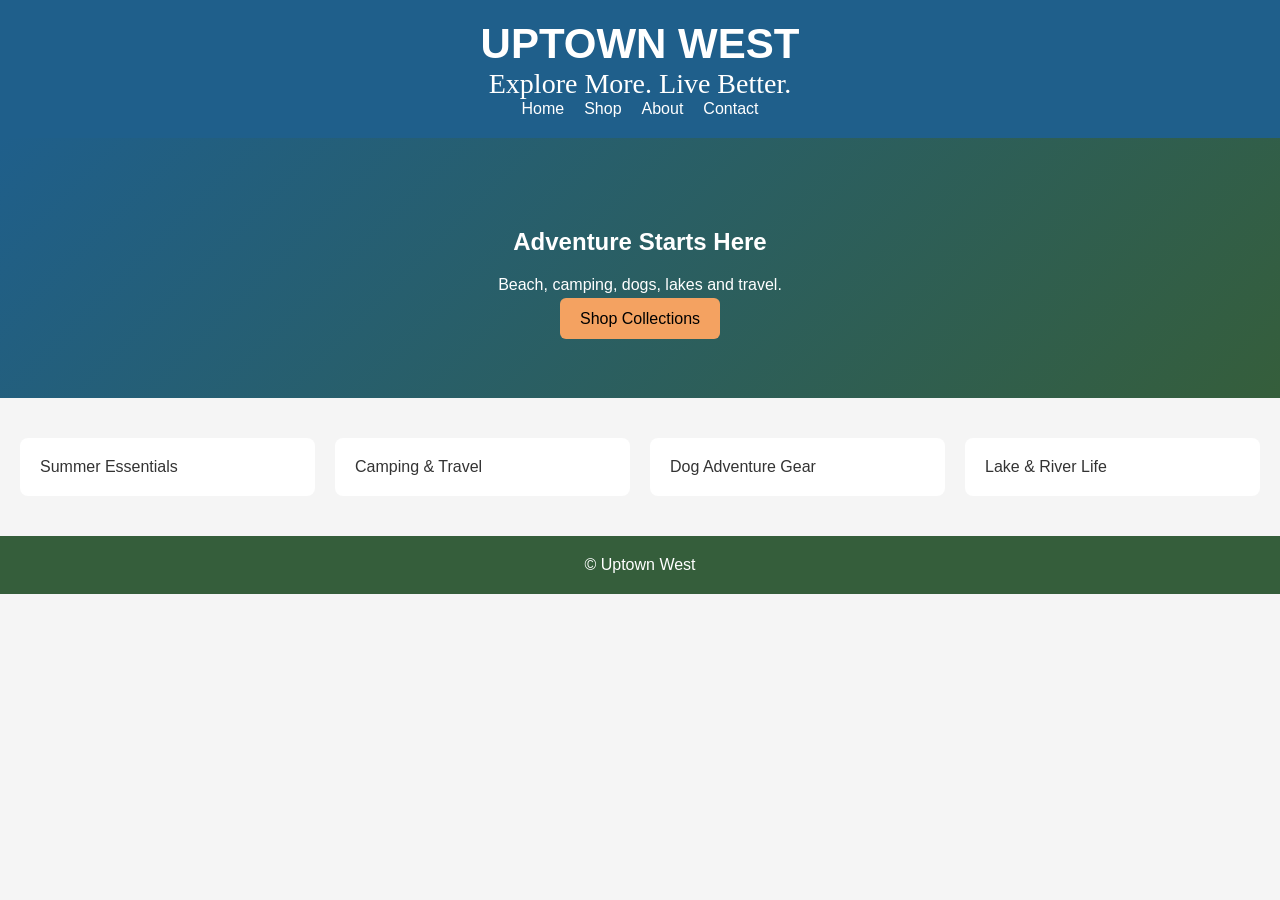
==== index.html @ 5006b90d "Add files via upload" ====
<!doctype html><html><head><title>Uptown West</title><link rel='stylesheet' href='style.css'></head><body><header><div class='logo'>UPTOWN WEST</div><div class='tagline'>Explore More. Live Better.</div><nav><a href='index.html'>Home</a><a href='shop.html'>Shop</a><a href='about.html'>About</a><a href='contact.html'>Contact</a></nav></header><section class='hero'><h1>Adventure Starts Here</h1><p>Beach, camping, dogs, lakes and travel.</p><a class='btn' href='shop.html'>Shop Collections</a></section><section class='section'><div class='grid'><div class='card'>Summer Essentials</div><div class='card'>Camping & Travel</div><div class='card'>Dog Adventure Gear</div><div class='card'>Lake & River Life</div></div></section><footer>© Uptown West</footer></body></html>
---- style.css ----
body{margin:0;font-family:Arial,sans-serif;background:#F5F5F5;color:#333}header{background:#1F5F8B;color:#fff;padding:20px;text-align:center}.logo{font-size:42px;font-weight:bold}.tagline{font-family:cursive;font-size:28px}nav a{color:white;margin:0 10px;text-decoration:none}.hero{padding:70px 20px;background:linear-gradient(135deg,#1F5F8B,#355E3B);color:white;text-align:center}.btn{background:#F4A261;padding:12px 20px;border-radius:6px;text-decoration:none;color:black}.section{padding:40px 20px}.grid{display:grid;grid-template-columns:repeat(auto-fit,minmax(220px,1fr));gap:20px}.card{background:white;padding:20px;border-radius:8px}footer{background:#355E3B;color:white;padding:20px;text-align:center}
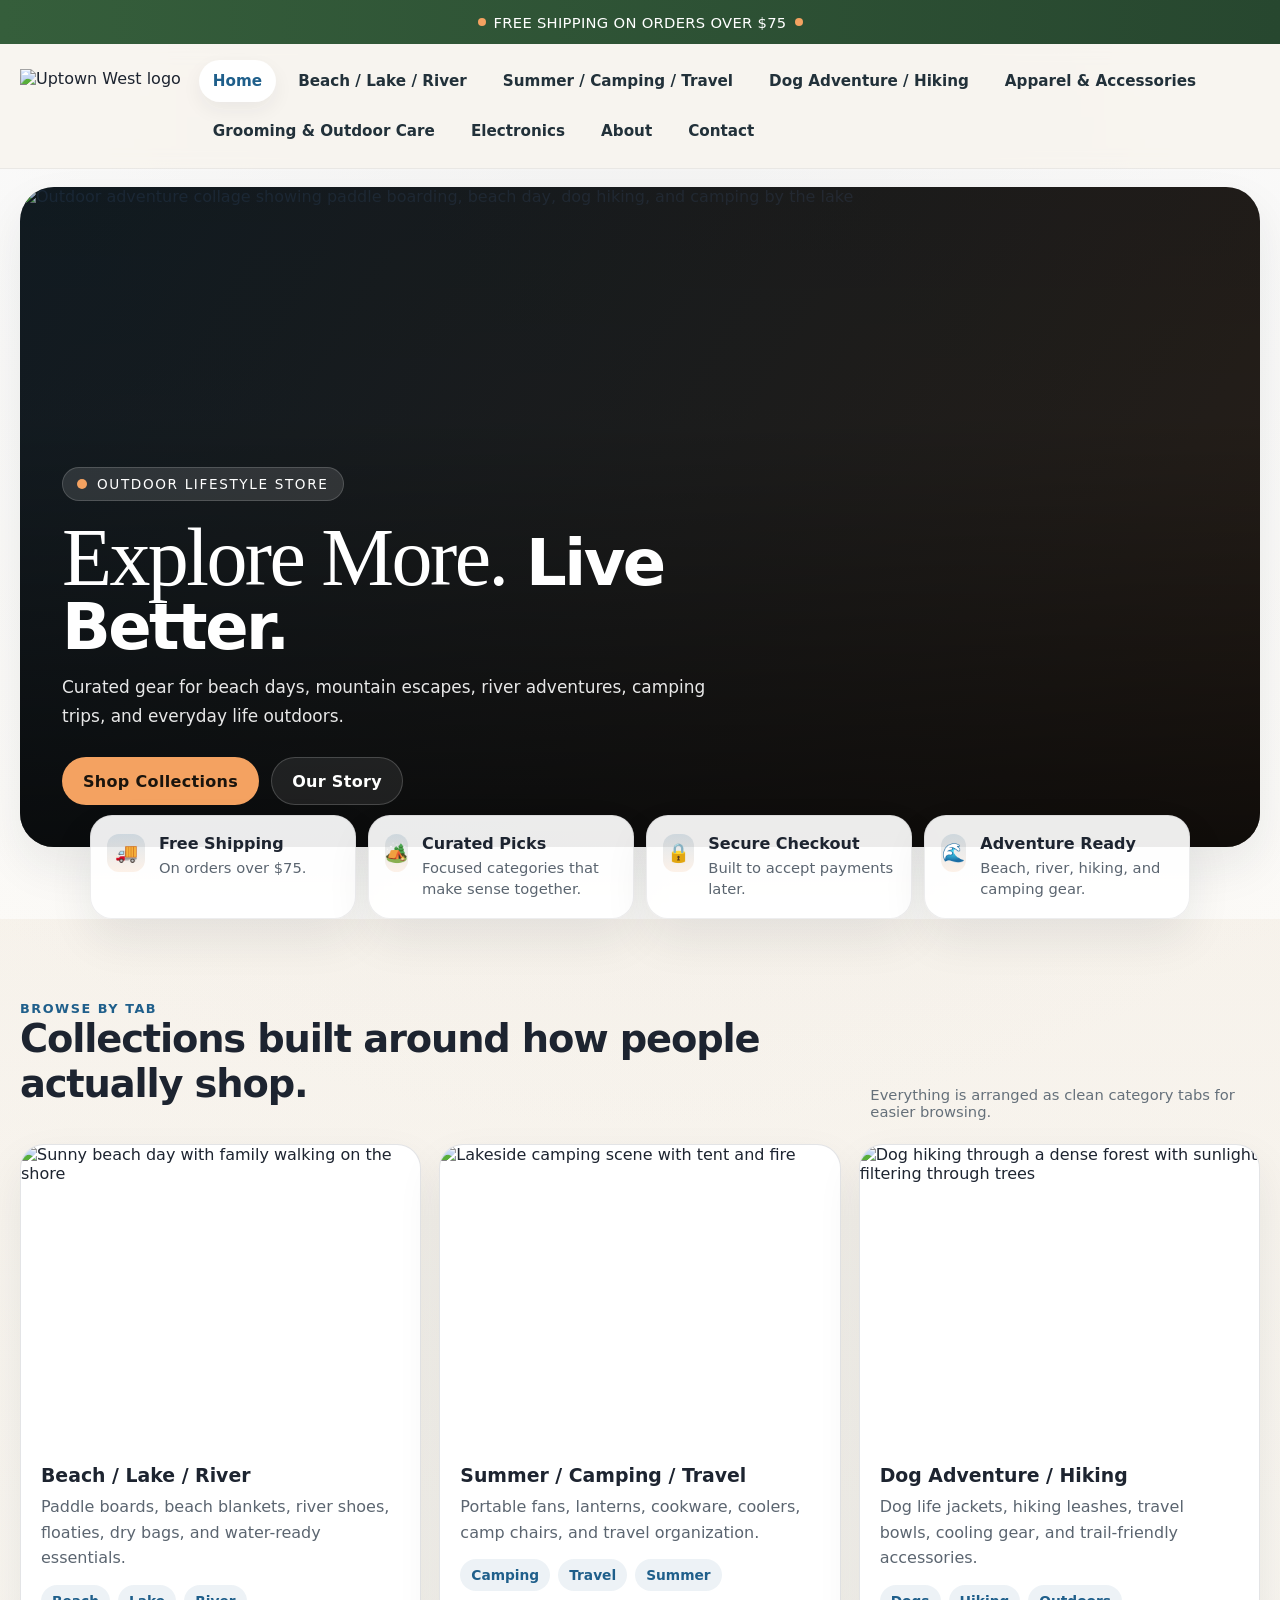
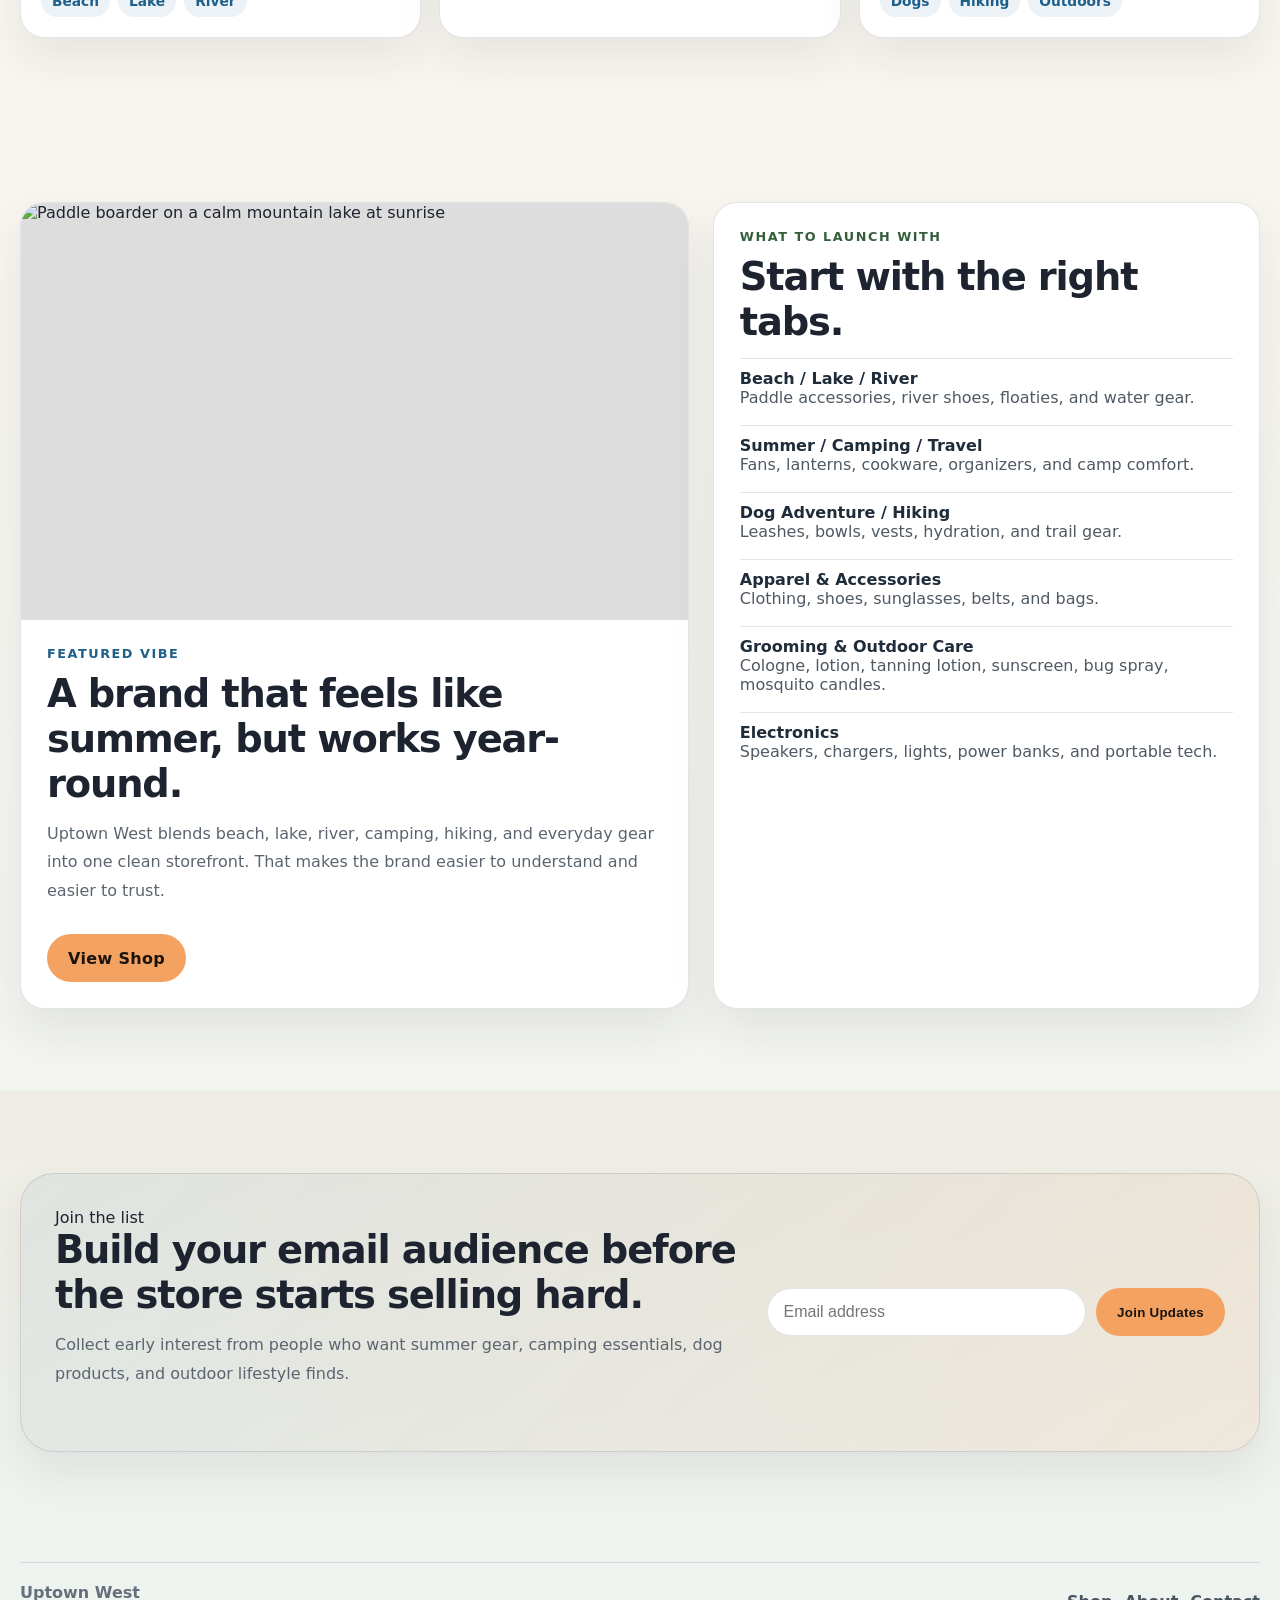
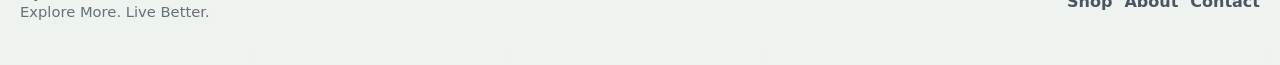
==== commit 36cc22bc: "Add files via upload" ====
--- a/index.html
+++ b/index.html
@@ -1 +1,171 @@
-<!doctype html><html><head><title>Uptown West</title><link rel='stylesheet' href='style.css'></head><body><header><div class='logo'>UPTOWN WEST</div><div class='tagline'>Explore More. Live Better.</div><nav><a href='index.html'>Home</a><a href='shop.html'>Shop</a><a href='about.html'>About</a><a href='contact.html'>Contact</a></nav></header><section class='hero'><h1>Adventure Starts Here</h1><p>Beach, camping, dogs, lakes and travel.</p><a class='btn' href='shop.html'>Shop Collections</a></section><section class='section'><div class='grid'><div class='card'>Summer Essentials</div><div class='card'>Camping & Travel</div><div class='card'>Dog Adventure Gear</div><div class='card'>Lake & River Life</div></div></section><footer>© Uptown West</footer></body></html>+<!doctype html>
+<html lang="en">
+<head>
+  <meta charset="utf-8" />
+  <meta name="viewport" content="width=device-width, initial-scale=1" />
+  <title>Uptown West | Explore More. Live Better.</title>
+  <meta name="description" content="Uptown West — curated gear for beach days, camping trips, dog adventures, river life, apparel, grooming essentials, and electronics." />
+  <link rel="stylesheet" href="style.css" />
+  <script defer src="script.js"></script>
+</head>
+<body>
+  <div class="announce"><div class="wrap"><span class="dot"></span> FREE SHIPPING ON ORDERS OVER $75 <span class="dot"></span></div></div>
+
+  <header>
+    <div class="wrap navbar">
+      <a class="brand" href="index.html" aria-label="Uptown West home">
+        <img src="assets/logo.png" alt="Uptown West logo" />
+      </a>
+      <button class="nav-toggle" data-nav-toggle aria-label="Toggle navigation"><span></span></button>
+      <nav aria-label="Primary navigation">
+        <a class="active" href="index.html">Home</a>
+        <a href="shop.html#beach">Beach / Lake / River</a>
+        <a href="shop.html#camp">Summer / Camping / Travel</a>
+        <a href="shop.html#dog">Dog Adventure / Hiking</a>
+        <a href="shop.html#apparel">Apparel & Accessories</a>
+        <a href="shop.html#grooming">Grooming & Outdoor Care</a>
+        <a href="shop.html#electronics">Electronics</a>
+        <a href="about.html">About</a>
+        <a href="contact.html">Contact</a>
+      </nav>
+    </div>
+  </header>
+
+  <main>
+    <section class="hero">
+      <div class="wrap">
+        <div class="hero-card">
+          <img src="assets/hero-collage.png" alt="Outdoor adventure collage showing paddle boarding, beach day, dog hiking, and camping by the lake" />
+          <div class="hero-content">
+            <div class="hero-copy">
+              <div class="kicker">Outdoor lifestyle store</div>
+              <h1><span class="script">Explore More.</span> Live Better.</h1>
+              <p>Curated gear for beach days, mountain escapes, river adventures, camping trips, and everyday life outdoors.</p>
+              <div class="actions">
+                <a class="btn primary" href="shop.html">Shop Collections</a>
+                <a class="btn secondary" href="about.html">Our Story</a>
+              </div>
+            </div>
+          </div>
+        </div>
+      </div>
+      <div class="hero-banner">
+        <div class="badge-row">
+          <div class="badge"><div class="icon">🚚</div><div><strong>Free Shipping</strong><span>On orders over $75.</span></div></div>
+          <div class="badge"><div class="icon">🏕️</div><div><strong>Curated Picks</strong><span>Focused categories that make sense together.</span></div></div>
+          <div class="badge"><div class="icon">🔒</div><div><strong>Secure Checkout</strong><span>Built to accept payments later.</span></div></div>
+          <div class="badge"><div class="icon">🌊</div><div><strong>Adventure Ready</strong><span>Beach, river, hiking, and camping gear.</span></div></div>
+        </div>
+      </div>
+    </section>
+
+    <section class="section section-slab">
+      <div class="wrap">
+        <div class="section-head">
+          <div>
+            <div class="mini">Browse by tab</div>
+            <h2>Collections built around how people actually shop.</h2>
+          </div>
+          <div class="small">Everything is arranged as clean category tabs for easier browsing.</div>
+        </div>
+
+        <div class="feature-grid">
+          <article class="feature">
+            <div class="photo"><img src="assets/beach.png" alt="Sunny beach day with family walking on the shore" /></div>
+            <div class="body">
+              <h3>Beach / Lake / River</h3>
+              <p>Paddle boards, beach blankets, river shoes, floaties, dry bags, and water-ready essentials.</p>
+              <div class="pills">
+                <span class="pill">Beach</span><span class="pill">Lake</span><span class="pill">River</span>
+              </div>
+            </div>
+          </article>
+
+          <article class="feature">
+            <div class="photo"><img src="assets/camping.png" alt="Lakeside camping scene with tent and fire" /></div>
+            <div class="body">
+              <h3>Summer / Camping / Travel</h3>
+              <p>Portable fans, lanterns, cookware, coolers, camp chairs, and travel organization.</p>
+              <div class="pills">
+                <span class="pill">Camping</span><span class="pill">Travel</span><span class="pill">Summer</span>
+              </div>
+            </div>
+          </article>
+
+          <article class="feature">
+            <div class="photo"><img src="assets/hiking-dog.png" alt="Dog hiking through a dense forest with sunlight filtering through trees" /></div>
+            <div class="body">
+              <h3>Dog Adventure / Hiking</h3>
+              <p>Dog life jackets, hiking leashes, travel bowls, cooling gear, and trail-friendly accessories.</p>
+              <div class="pills">
+                <span class="pill">Dogs</span><span class="pill">Hiking</span><span class="pill">Outdoors</span>
+              </div>
+            </div>
+          </article>
+        </div>
+      </div>
+    </section>
+
+    <section class="section">
+      <div class="wrap divided">
+        <div class="panel">
+          <div class="panel-image">
+            <img src="assets/paddleboard.png" alt="Paddle boarder on a calm mountain lake at sunrise" />
+          </div>
+          <div class="panel-body">
+            <div class="mini" style="color: var(--navy); font-weight: 800; text-transform: uppercase; letter-spacing: .12em; font-size: .8rem;">Featured vibe</div>
+            <h2 style="margin-top:10px">A brand that feels like summer, but works year-round.</h2>
+            <p class="lead">Uptown West blends beach, lake, river, camping, hiking, and everyday gear into one clean storefront. That makes the brand easier to understand and easier to trust.</p>
+            <a class="btn primary" href="shop.html">View Shop</a>
+          </div>
+        </div>
+
+        <div class="panel">
+          <div class="panel-body">
+            <div class="mini" style="color: var(--green); font-weight: 800; text-transform: uppercase; letter-spacing: .12em; font-size: .8rem;">What to launch with</div>
+            <h2 style="margin-top:10px">Start with the right tabs.</h2>
+            <ul>
+              <li><strong>Beach / Lake / River</strong><br/>Paddle accessories, river shoes, floaties, and water gear.</li>
+              <li><strong>Summer / Camping / Travel</strong><br/>Fans, lanterns, cookware, organizers, and camp comfort.</li>
+              <li><strong>Dog Adventure / Hiking</strong><br/>Leashes, bowls, vests, hydration, and trail gear.</li>
+              <li><strong>Apparel & Accessories</strong><br/>Clothing, shoes, sunglasses, belts, and bags.</li>
+              <li><strong>Grooming & Outdoor Care</strong><br/>Cologne, lotion, tanning lotion, sunscreen, bug spray, mosquito candles.</li>
+              <li><strong>Electronics</strong><br/>Speakers, chargers, lights, power banks, and portable tech.</li>
+            </ul>
+          </div>
+        </div>
+      </div>
+    </section>
+
+    <section class="section section-slab">
+      <div class="wrap">
+        <div class="newsletter">
+          <div>
+            <div class="mini">Join the list</div>
+            <h2>Build your email audience before the store starts selling hard.</h2>
+            <p class="lead">Collect early interest from people who want summer gear, camping essentials, dog products, and outdoor lifestyle finds.</p>
+          </div>
+          <form>
+            <input type="email" placeholder="Email address" aria-label="Email address" />
+            <button class="btn primary" type="button">Join Updates</button>
+          </form>
+        </div>
+      </div>
+    </section>
+  </main>
+
+  <footer>
+    <div class="wrap footer-grid">
+      <div>
+        <strong>Uptown West</strong><br/>
+        <span class="small">Explore More. Live Better.</span>
+      </div>
+      <div class="footer-links">
+        <a href="shop.html">Shop</a>
+        <a href="about.html">About</a>
+        <a href="contact.html">Contact</a>
+      </div>
+    </div>
+  </footer>
+</body>
+</html>
--- a/style.css
+++ b/style.css
@@ -1 +1,561 @@
-body{margin:0;font-family:Arial,sans-serif;background:#F5F5F5;color:#333}header{background:#1F5F8B;color:#fff;padding:20px;text-align:center}.logo{font-size:42px;font-weight:bold}.tagline{font-family:cursive;font-size:28px}nav a{color:white;margin:0 10px;text-decoration:none}.hero{padding:70px 20px;background:linear-gradient(135deg,#1F5F8B,#355E3B);color:white;text-align:center}.btn{background:#F4A261;padding:12px 20px;border-radius:6px;text-decoration:none;color:black}.section{padding:40px 20px}.grid{display:grid;grid-template-columns:repeat(auto-fit,minmax(220px,1fr));gap:20px}.card{background:white;padding:20px;border-radius:8px}footer{background:#355E3B;color:white;padding:20px;text-align:center}+
+:root{
+  --navy:#1F5F8B;
+  --tan:#D8C3A5;
+  --green:#355E3B;
+  --grey:#D9D9D9;
+  --orange:#F4A261;
+  --ink:#1d2430;
+  --cream:#F7F4EE;
+  --card:#ffffff;
+  --line:rgba(29,36,48,.12);
+  --shadow:0 20px 45px rgba(29,36,48,.08);
+  --radius:24px;
+}
+*{box-sizing:border-box}
+html{scroll-behavior:smooth}
+body{
+  margin:0;
+  font-family: Inter, system-ui, -apple-system, BlinkMacSystemFont, "Segoe UI", Arial, sans-serif;
+  color:var(--ink);
+  background:
+    radial-gradient(circle at top, rgba(217,217,217,.32), transparent 34%),
+    linear-gradient(180deg, #fff, #f8f5ef 55%, #eef3ef);
+}
+a{color:inherit;text-decoration:none}
+img{max-width:100%;display:block}
+
+.wrap{width:min(1240px, calc(100% - 32px)); margin:0 auto}
+.announce{
+  background:linear-gradient(90deg, var(--green), #27472f);
+  color:#fff;
+  font-size:.92rem;
+  letter-spacing:.02em;
+}
+.announce .wrap{
+  min-height:44px;
+  display:flex;
+  align-items:center;
+  justify-content:center;
+  gap:.5rem;
+  padding:8px 0;
+  text-align:center;
+}
+.announce .dot{
+  width:8px;height:8px;border-radius:999px;background:var(--orange);
+  display:inline-block;
+}
+
+header{
+  position:sticky;
+  top:0;
+  z-index:30;
+  backdrop-filter:saturate(120%) blur(8px);
+  background:rgba(247,244,238,.88);
+  border-bottom:1px solid rgba(29,36,48,.06);
+}
+.navbar{
+  display:flex;
+  align-items:center;
+  gap:18px;
+  padding:16px 0;
+}
+.brand{
+  display:flex;
+  align-items:center;
+  gap:14px;
+  min-width:max-content;
+}
+.brand img{
+  height:74px;
+  width:auto;
+}
+.brand .wordmark{
+  display:none;
+}
+.nav-toggle{
+  display:none;
+  margin-left:auto;
+  border:1px solid var(--line);
+  background:#fff;
+  border-radius:12px;
+  height:44px;
+  width:44px;
+  align-items:center;
+  justify-content:center;
+  box-shadow:var(--shadow);
+  cursor:pointer;
+}
+.nav-toggle span{
+  display:block;width:18px;height:2px;background:var(--ink);position:relative;
+}
+.nav-toggle span::before,.nav-toggle span::after{
+  content:""; position:absolute; left:0; width:18px; height:2px; background:var(--ink);
+}
+.nav-toggle span::before{top:-6px}
+.nav-toggle span::after{top:6px}
+
+nav{
+  margin-left:auto;
+  display:flex;
+  align-items:center;
+  gap:8px;
+  flex-wrap:wrap;
+}
+nav a{
+  padding:12px 14px;
+  border-radius:999px;
+  font-weight:600;
+  font-size:.95rem;
+  color:#22313a;
+}
+nav a:hover, nav a.active{
+  background:#fff;
+  box-shadow:0 8px 20px rgba(29,36,48,.06);
+  color:var(--navy);
+}
+
+.hero{
+  padding:18px 0 0;
+}
+.hero-card{
+  position:relative;
+  border-radius:34px;
+  overflow:hidden;
+  min-height:660px;
+  box-shadow:var(--shadow);
+  background:#111;
+}
+.hero-card::before{
+  content:"";
+  position:absolute; inset:0;
+  background:
+    linear-gradient(180deg, rgba(0,0,0,.18) 0%, rgba(0,0,0,.15) 35%, rgba(0,0,0,.64) 100%),
+    linear-gradient(120deg, rgba(31,95,139,.18), rgba(244,162,97,.12));
+  z-index:1;
+}
+.hero-card img{
+  width:100%; height:100%;
+  object-fit:cover;
+  position:absolute;
+  inset:0;
+}
+.hero-content{
+  position:relative;
+  z-index:2;
+  min-height:660px;
+  display:flex;
+  align-items:flex-end;
+  padding:42px;
+}
+.hero-copy{
+  width:min(760px, 100%);
+  color:#fff;
+}
+.kicker{
+  display:inline-flex;
+  align-items:center;
+  gap:10px;
+  padding:8px 14px;
+  background:rgba(255,255,255,.12);
+  border:1px solid rgba(255,255,255,.16);
+  border-radius:999px;
+  font-size:.85rem;
+  letter-spacing:.12em;
+  text-transform:uppercase;
+  margin-bottom:18px;
+}
+.kicker::before{
+  content:"";
+  width:10px;height:10px;border-radius:999px;background:var(--orange);
+}
+.hero h1{
+  margin:0 0 16px;
+  font-size:clamp(2.75rem, 5vw, 5.7rem);
+  line-height:.95;
+  letter-spacing:-.04em;
+}
+.script{
+  font-family:"Brush Script MT","Segoe Script","Snell Roundhand",cursive;
+  font-weight:400;
+  font-size:1.28em;
+}
+.hero p{
+  margin:0 0 26px;
+  max-width:60ch;
+  font-size:1.06rem;
+  line-height:1.7;
+  color:rgba(255,255,255,.9);
+}
+.actions{
+  display:flex;
+  gap:12px;
+  flex-wrap:wrap;
+}
+.btn{
+  display:inline-flex;
+  align-items:center;
+  justify-content:center;
+  gap:10px;
+  min-height:48px;
+  padding:0 20px;
+  border-radius:999px;
+  font-weight:700;
+  letter-spacing:.02em;
+  border:1px solid transparent;
+}
+.btn.primary{
+  background:var(--orange);
+  color:#1a140d;
+}
+.btn.secondary{
+  background:rgba(255,255,255,.08);
+  color:#fff;
+  border-color:rgba(255,255,255,.18);
+}
+.btn:hover{transform:translateY(-1px)}
+.hero-banner{
+  margin-top:-32px;
+  position:relative;
+  z-index:3;
+  display:flex;
+  justify-content:center;
+}
+.badge-row{
+  width:min(1100px, calc(100% - 24px));
+  display:grid;
+  grid-template-columns:repeat(4,1fr);
+  gap:12px;
+}
+.badge{
+  background:rgba(255,255,255,.92);
+  border:1px solid rgba(29,36,48,.08);
+  border-radius:22px;
+  padding:18px 16px;
+  box-shadow:var(--shadow);
+  display:flex;
+  gap:14px;
+  align-items:flex-start;
+}
+.badge .icon{
+  width:38px;height:38px;
+  border-radius:12px;
+  background:linear-gradient(180deg, rgba(31,95,139,.14), rgba(244,162,97,.14));
+  display:grid;
+  place-items:center;
+  font-size:1.15rem;
+}
+.badge strong{display:block; margin-bottom:4px}
+.badge span{font-size:.92rem; color:#5b6570; line-height:1.45}
+
+.section{
+  padding:82px 0;
+}
+.section.tight{padding-top:52px}
+.section h2{
+  font-size:clamp(1.9rem, 3vw, 3rem);
+  margin:0 0 14px;
+  letter-spacing:-.03em;
+}
+.section p.lead{
+  max-width:70ch;
+  margin:0 0 28px;
+  line-height:1.8;
+  color:#5b6570;
+}
+.section-head{
+  display:flex;
+  align-items:end;
+  justify-content:space-between;
+  gap:24px;
+  margin-bottom:24px;
+}
+.section-head .mini{
+  color:var(--navy);
+  font-weight:800;
+  text-transform:uppercase;
+  letter-spacing:.12em;
+  font-size:.8rem;
+}
+
+.category-nav{
+  display:flex;
+  gap:10px;
+  flex-wrap:wrap;
+  padding:12px 0 0;
+}
+.tab{
+  padding:11px 15px;
+  border-radius:999px;
+  background:#fff;
+  border:1px solid var(--line);
+  box-shadow:0 8px 20px rgba(29,36,48,.05);
+  font-weight:700;
+  font-size:.92rem;
+  color:#2f3945;
+}
+.tab:hover{border-color:rgba(31,95,139,.35); color:var(--navy)}
+
+.feature-grid{
+  display:grid;
+  grid-template-columns:repeat(3,1fr);
+  gap:18px;
+}
+.feature{
+  background:var(--card);
+  border:1px solid var(--line);
+  border-radius:var(--radius);
+  overflow:hidden;
+  box-shadow:var(--shadow);
+}
+.feature .photo{
+  aspect-ratio: 4 / 3;
+  overflow:hidden;
+}
+.feature .photo img{
+  width:100%; height:100%; object-fit:cover;
+}
+.feature .body{
+  padding:20px;
+}
+.feature h3{
+  margin:0 0 8px;
+  font-size:1.18rem;
+}
+.feature p{
+  margin:0 0 14px;
+  color:#5b6570;
+  line-height:1.6;
+}
+.pills{
+  display:flex; flex-wrap:wrap; gap:8px;
+}
+.pill{
+  padding:8px 11px;
+  border-radius:999px;
+  background:rgba(31,95,139,.08);
+  color:var(--navy);
+  font-size:.86rem;
+  font-weight:700;
+}
+.section-slab{
+  background:linear-gradient(180deg, rgba(217,195,165,.14), rgba(255,255,255,0));
+}
+.divided{
+  display:grid;
+  grid-template-columns: 1.1fr .9fr;
+  gap:24px;
+  align-items:stretch;
+}
+.panel{
+  background:var(--card);
+  border:1px solid var(--line);
+  border-radius:var(--radius);
+  box-shadow:var(--shadow);
+  overflow:hidden;
+}
+.panel .panel-image{
+  aspect-ratio: 16 / 10;
+  overflow:hidden;
+  background:#ddd;
+}
+.panel .panel-image img{width:100%; height:100%; object-fit:cover}
+.panel .panel-body{
+  padding:26px;
+}
+.panel ul{
+  margin:14px 0 0;
+  padding:0;
+  list-style:none;
+  display:grid;
+  gap:8px;
+}
+.panel li{
+  padding:10px 0;
+  border-top:1px solid var(--line);
+  color:#4f5963;
+}
+.panel li strong{color:#1f2c3a}
+
+.collection-grid{
+  display:grid;
+  grid-template-columns:repeat(2,1fr);
+  gap:18px;
+}
+.collection{
+  display:grid;
+  grid-template-columns: 180px 1fr;
+  gap:0;
+  min-height:220px;
+  background:#fff;
+  border:1px solid var(--line);
+  border-radius:var(--radius);
+  overflow:hidden;
+  box-shadow:var(--shadow);
+}
+.collection .thumb{
+  background:#ddd;
+}
+.collection .thumb img{
+  width:100%; height:100%; object-fit:cover;
+}
+.collection .copy{
+  padding:22px;
+}
+.collection h3{margin:0 0 8px}
+.collection p{margin:0; color:#5b6570; line-height:1.6}
+.collection .taglist{
+  display:flex; flex-wrap:wrap; gap:8px; margin-top:16px
+}
+.collection .tag{
+  padding:7px 10px;
+  border-radius:999px;
+  background:#f6f1e8;
+  color:#514636;
+  font-size:.86rem;
+  font-weight:700;
+}
+
+.newsletter{
+  background:linear-gradient(135deg, rgba(31,95,139,.07), rgba(244,162,97,.12));
+  border:1px solid var(--line);
+  border-radius:34px;
+  box-shadow:var(--shadow);
+  padding:34px;
+  display:grid;
+  grid-template-columns:1.2fr .8fr;
+  gap:24px;
+  align-items:center;
+}
+.newsletter form{
+  display:flex;
+  gap:10px;
+  flex-wrap:wrap;
+}
+.newsletter input{
+  flex:1 1 260px;
+  min-height:48px;
+  border-radius:999px;
+  border:1px solid var(--line);
+  padding:0 16px;
+  font-size:1rem;
+}
+
+footer{
+  padding:28px 0 44px;
+  color:#65707a;
+}
+.footer-grid{
+  display:flex;
+  align-items:center;
+  justify-content:space-between;
+  gap:16px;
+  flex-wrap:wrap;
+  border-top:1px solid var(--line);
+  padding-top:20px;
+}
+.footer-links{display:flex; gap:12px; flex-wrap:wrap}
+.footer-links a{color:#4a5661; font-weight:700}
+
+.page-hero{
+  padding:46px 0 18px;
+}
+.page-hero .box{
+  background:linear-gradient(135deg, rgba(31,95,139,.08), rgba(53,94,59,.08));
+  border:1px solid var(--line);
+  border-radius:34px;
+  padding:36px;
+  box-shadow:var(--shadow);
+}
+.page-hero h1{margin:0 0 10px; font-size:clamp(2.2rem, 4vw, 4rem)}
+.page-hero p{margin:0; line-height:1.75; color:#5b6570; max-width:72ch}
+
+.shop-grid{
+  display:grid;
+  grid-template-columns: repeat(3, minmax(0,1fr));
+  gap:18px;
+}
+.shop-card{
+  background:#fff;
+  border:1px solid var(--line);
+  border-radius:28px;
+  overflow:hidden;
+  box-shadow:var(--shadow);
+}
+.shop-card .photo{aspect-ratio: 4 / 3; overflow:hidden}
+.shop-card img{width:100%; height:100%; object-fit:cover}
+.shop-card .body{padding:20px}
+.shop-card h3{margin:0 0 8px}
+.shop-card p{margin:0 0 14px; color:#5b6570; line-height:1.6}
+.price-row{
+  display:flex; justify-content:space-between; gap:10px; align-items:center;
+  color:var(--navy); font-weight:800
+}
+
+.contact-grid{
+  display:grid;
+  grid-template-columns: .9fr 1.1fr;
+  gap:18px;
+}
+.contact-card, .form-card{
+  background:#fff;
+  border:1px solid var(--line);
+  border-radius:28px;
+  box-shadow:var(--shadow);
+  padding:24px;
+}
+.form-card form{
+  display:grid;
+  gap:12px;
+}
+.form-card input,.form-card textarea{
+  width:100%;
+  border:1px solid var(--line);
+  border-radius:18px;
+  padding:14px 16px;
+  font:inherit;
+  background:#fff;
+}
+.form-card textarea{min-height:170px; resize:vertical}
+
+.small{font-size:.92rem;color:#65707a}
+.hr{
+  height:1px;
+  background:var(--line);
+  margin:18px 0;
+}
+
+@media (max-width: 1024px){
+  .feature-grid,.shop-grid{grid-template-columns:repeat(2,1fr)}
+  .collection-grid,.divided,.newsletter,.contact-grid{grid-template-columns:1fr}
+}
+@media (max-width: 860px){
+  .nav-toggle{display:inline-flex}
+  nav{
+    position:fixed;
+    inset:128px 16px auto 16px;
+    background:rgba(247,244,238,.98);
+    border:1px solid var(--line);
+    box-shadow:var(--shadow);
+    border-radius:24px;
+    padding:12px;
+    display:none;
+    flex-direction:column;
+    align-items:stretch;
+  }
+  nav.open{display:flex}
+  nav a{padding:14px 16px}
+  .navbar{gap:12px}
+  .hero-content{padding:28px}
+  .badge-row{grid-template-columns:1fr 1fr}
+  .feature-grid,.shop-grid{grid-template-columns:1fr}
+  .hero-card,.hero-content{min-height:640px}
+}
+@media (max-width: 560px){
+  .brand img{height:64px}
+  .hero-card,.hero-content{min-height:700px}
+  .badge-row{grid-template-columns:1fr}
+  .newsletter,.page-hero .box{padding:22px}
+  .section{padding:64px 0}
+  .collection{grid-template-columns:1fr}
+}
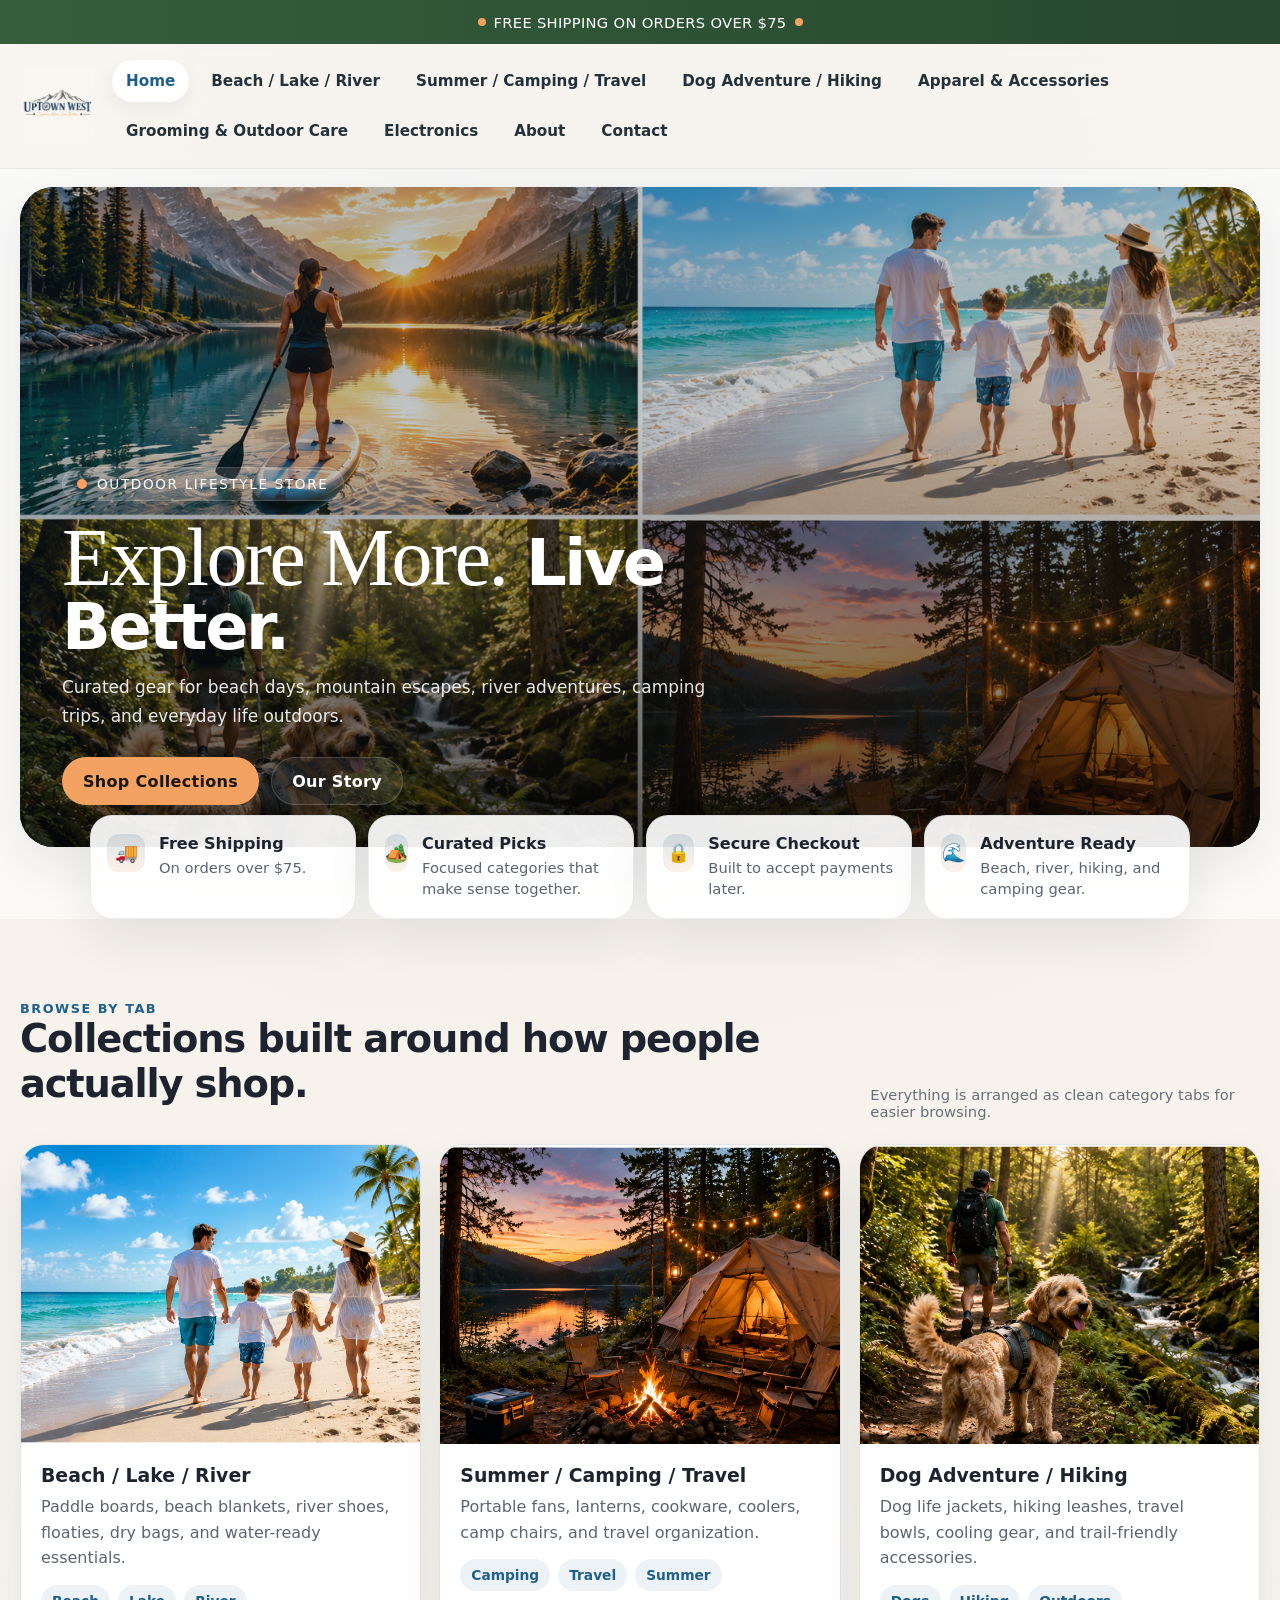
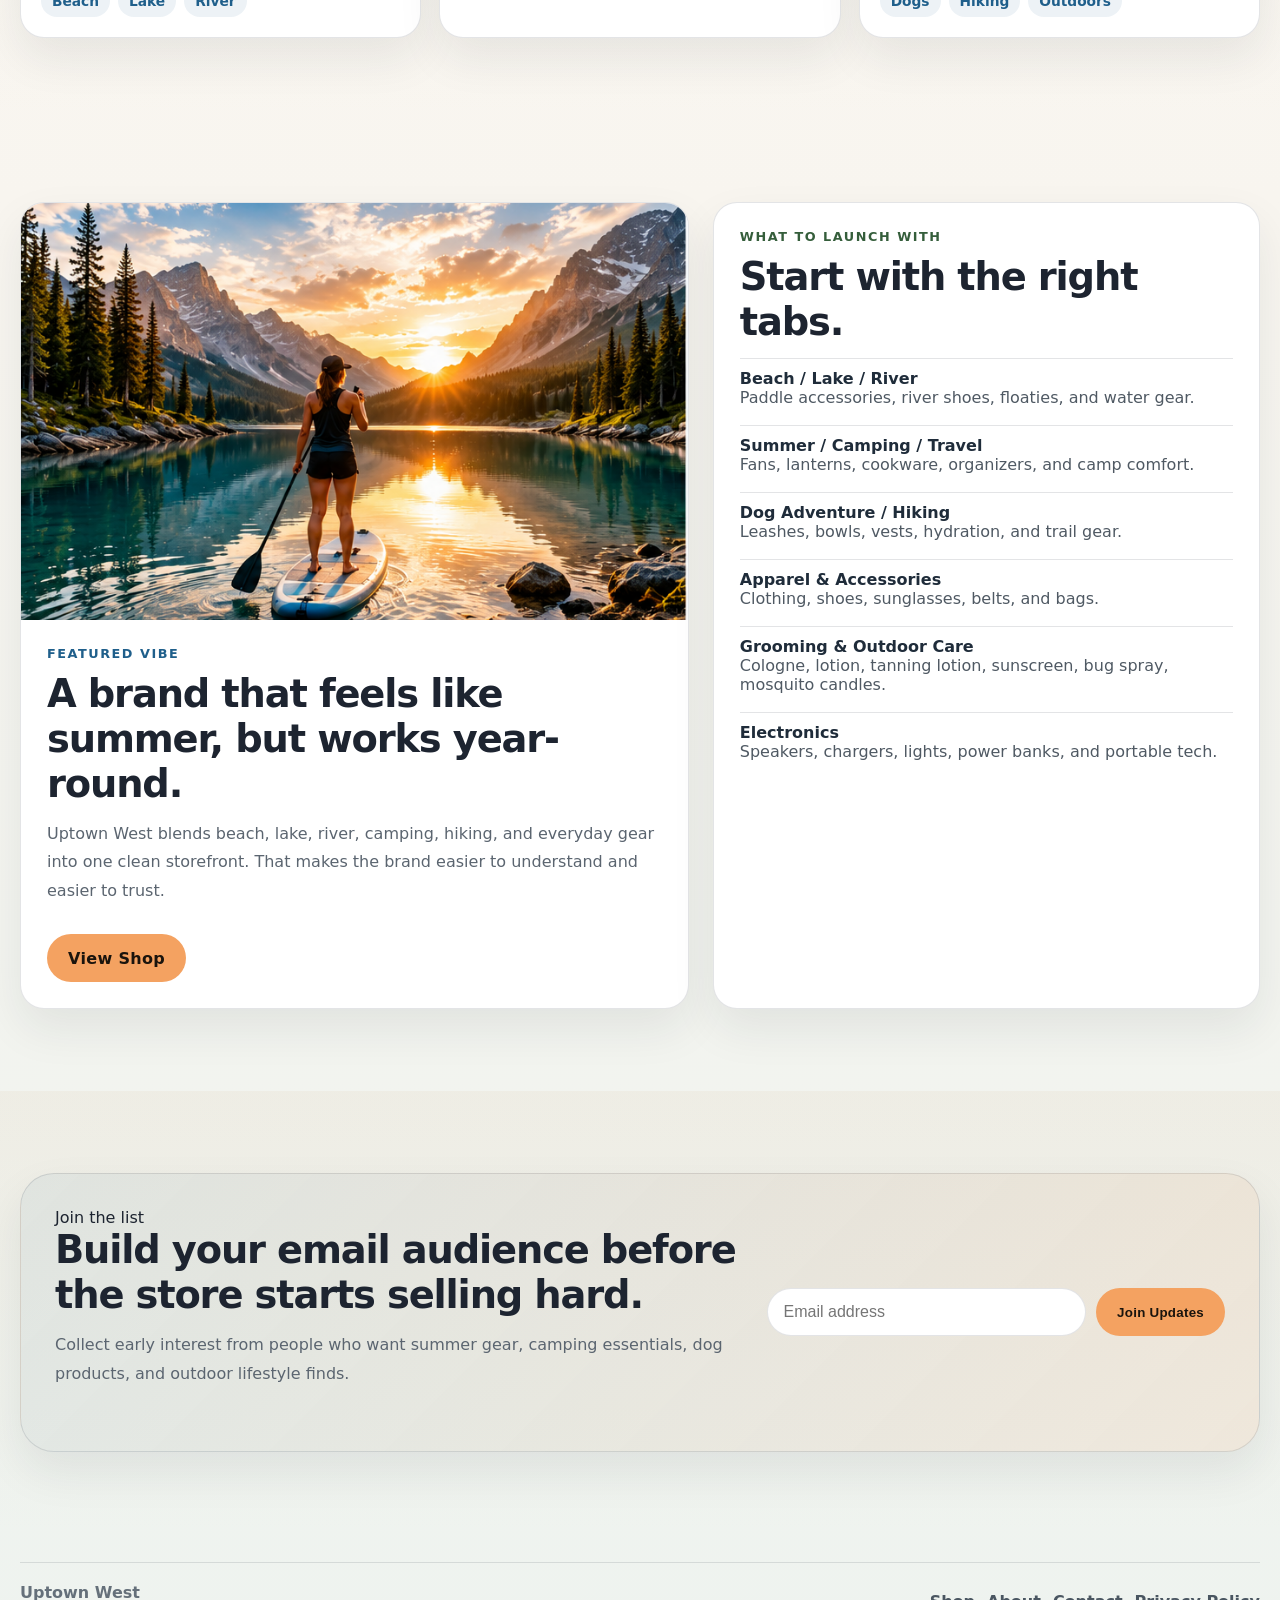
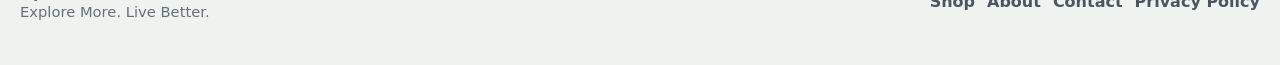
==== commit a635022b: "Add Privacy Policy link to footer" ====
--- a/index.html
+++ b/index.html
@@ -155,17 +155,18 @@
   </main>
 
   <footer>
-    <div class="wrap footer-grid">
-      <div>
-        <strong>Uptown West</strong><br/>
-        <span class="small">Explore More. Live Better.</span>
-      </div>
-      <div class="footer-links">
-        <a href="shop.html">Shop</a>
-        <a href="about.html">About</a>
-        <a href="contact.html">Contact</a>
-      </div>
+  <div class="wrap footer-grid">
+    <div>
+      <strong>Uptown West</strong><br/>
+      <span class="small">Explore More. Live Better.</span>
     </div>
-  </footer>
+    <div class="footer-links">
+      <a href="shop.html">Shop</a>
+      <a href="about.html">About</a>
+      <a href="contact.html">Contact</a>
+      <a href="privacy.html">Privacy Policy</a>
+    </div>
+  </div>
+</footer>
 </body>
 </html>
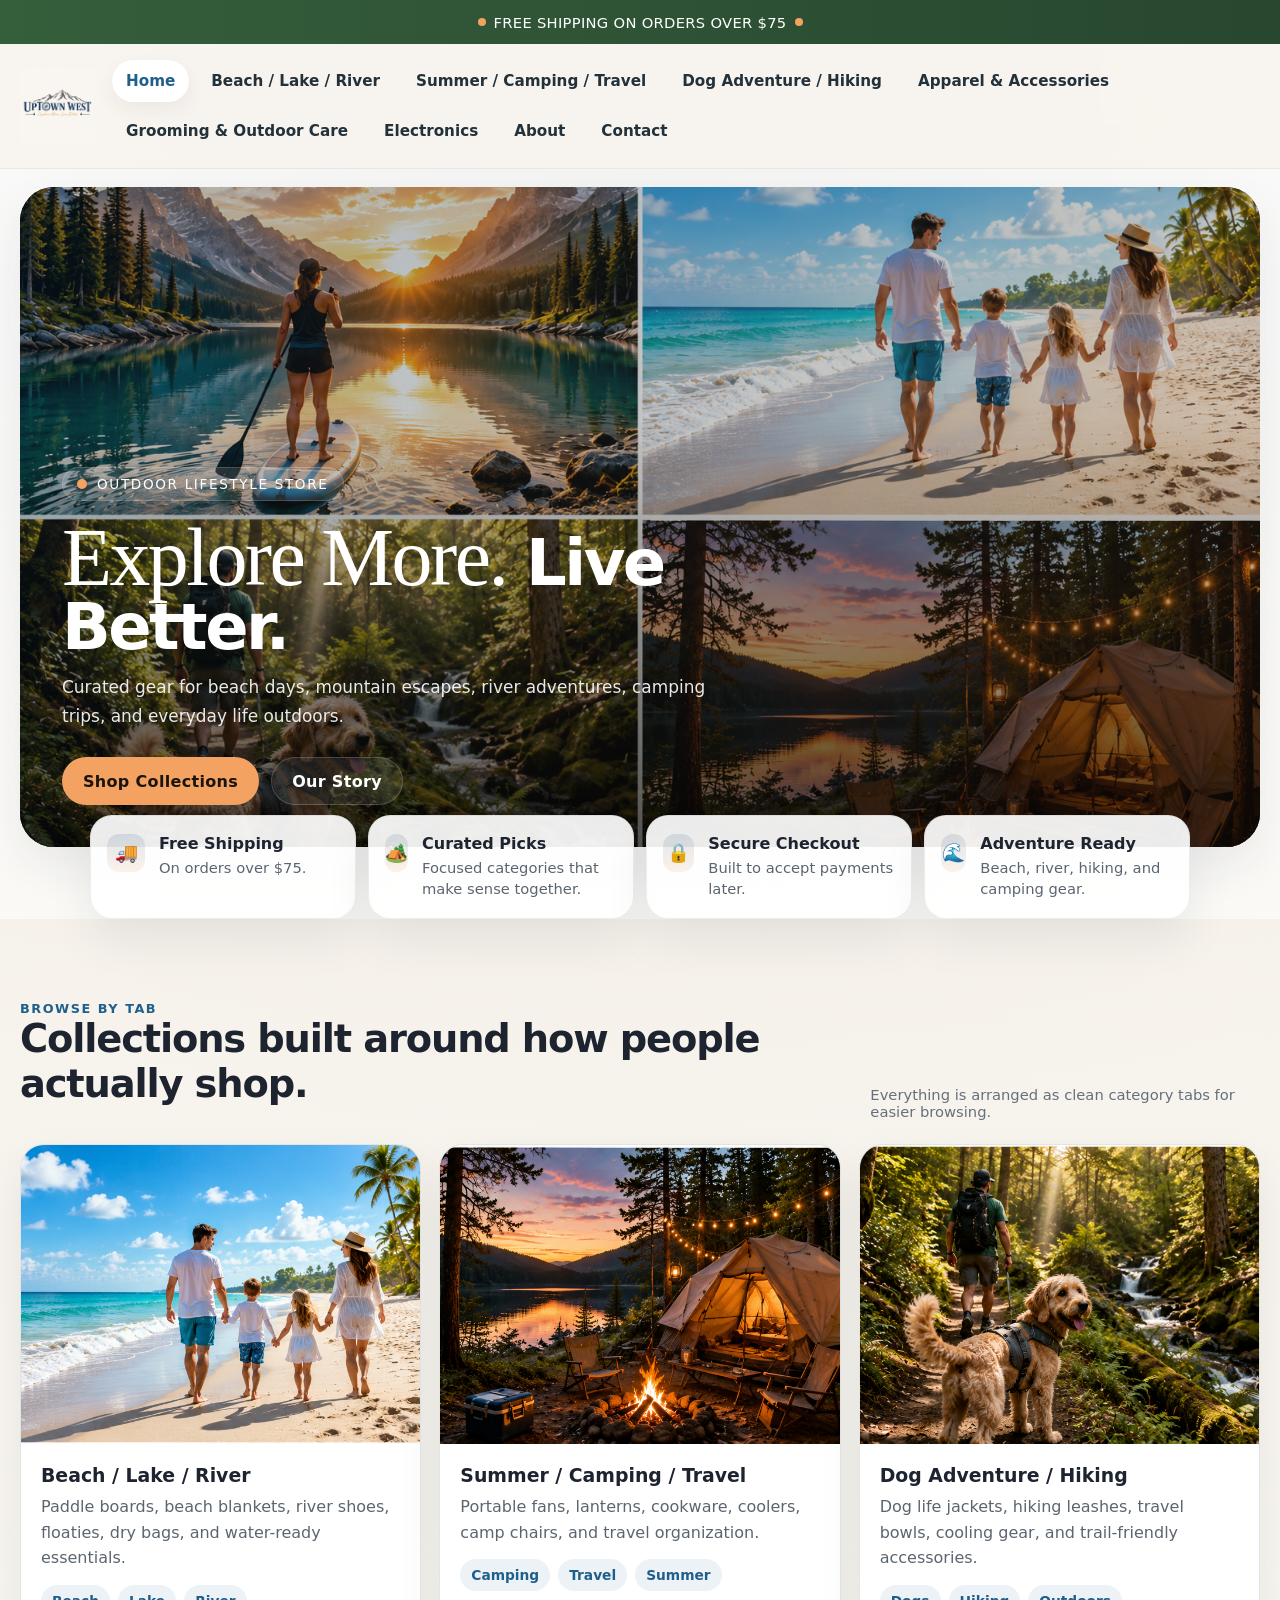
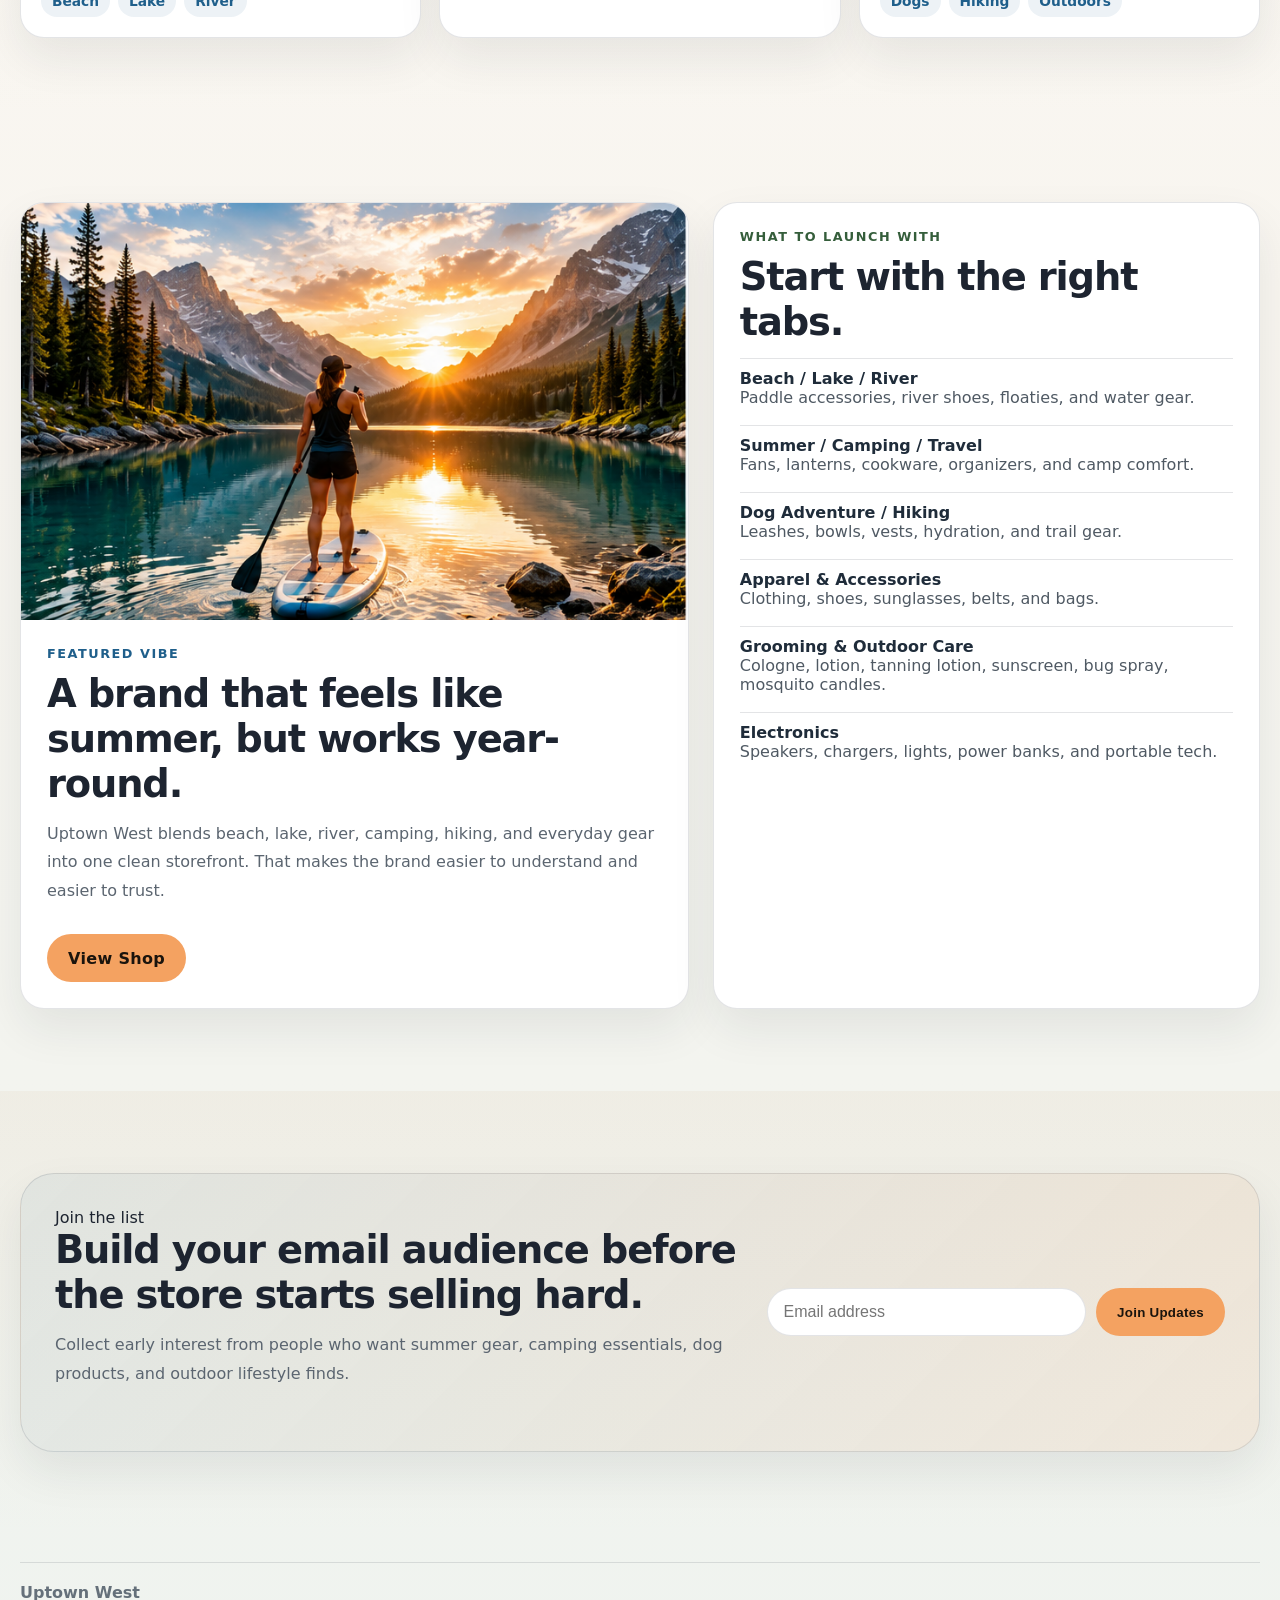
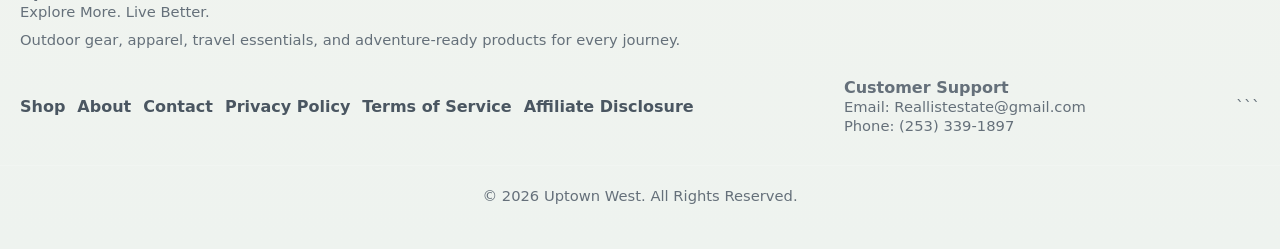
==== commit 475ec504: "Enhance footer with support info and new links Added additional footer information including custome" ====
--- a/index.html
+++ b/index.html
@@ -155,18 +155,39 @@
   </main>
 
   <footer>
-  <div class="wrap footer-grid">
-    <div>
-      <strong>Uptown West</strong><br/>
-      <span class="small">Explore More. Live Better.</span>
-    </div>
-    <div class="footer-links">
-      <a href="shop.html">Shop</a>
-      <a href="about.html">About</a>
-      <a href="contact.html">Contact</a>
-      <a href="privacy.html">Privacy Policy</a>
-    </div>
+  <div class="wrap footer-grid"> 
+<div>
+  <strong>Uptown West</strong><br/>
+  <span class="small">Explore More. Live Better.</span>
+  <p class="small" style="margin-top:10px;">
+    Outdoor gear, apparel, travel essentials, and adventure-ready products for every journey.
+  </p>
+</div>
+
+<div class="footer-links">
+  <a href="shop.html">Shop</a>
+  <a href="about.html">About</a>
+  <a href="contact.html">Contact</a>
+  <a href="privacy.html">Privacy Policy</a>
+  <a href="terms.html">Terms of Service</a>
+  <a href="affiliate.html">Affiliate Disclosure</a>
+</div>
+
+<div>
+  <strong>Customer Support</strong><br/>
+  <span class="small">
+    Email: Reallistestate@gmail.com<br/>
+    Phone: (253) 339-1897
+  </span>
+</div>
+```
+
+  </div>
+
+  <div style="text-align:center; margin-top:30px; padding-top:20px; border-top:1px solid rgba(255,255,255,.15);">
+    <span class="small">
+      © 2026 Uptown West. All Rights Reserved.
+    </span>
   </div>
 </footer>
-</body>
-</html>
+
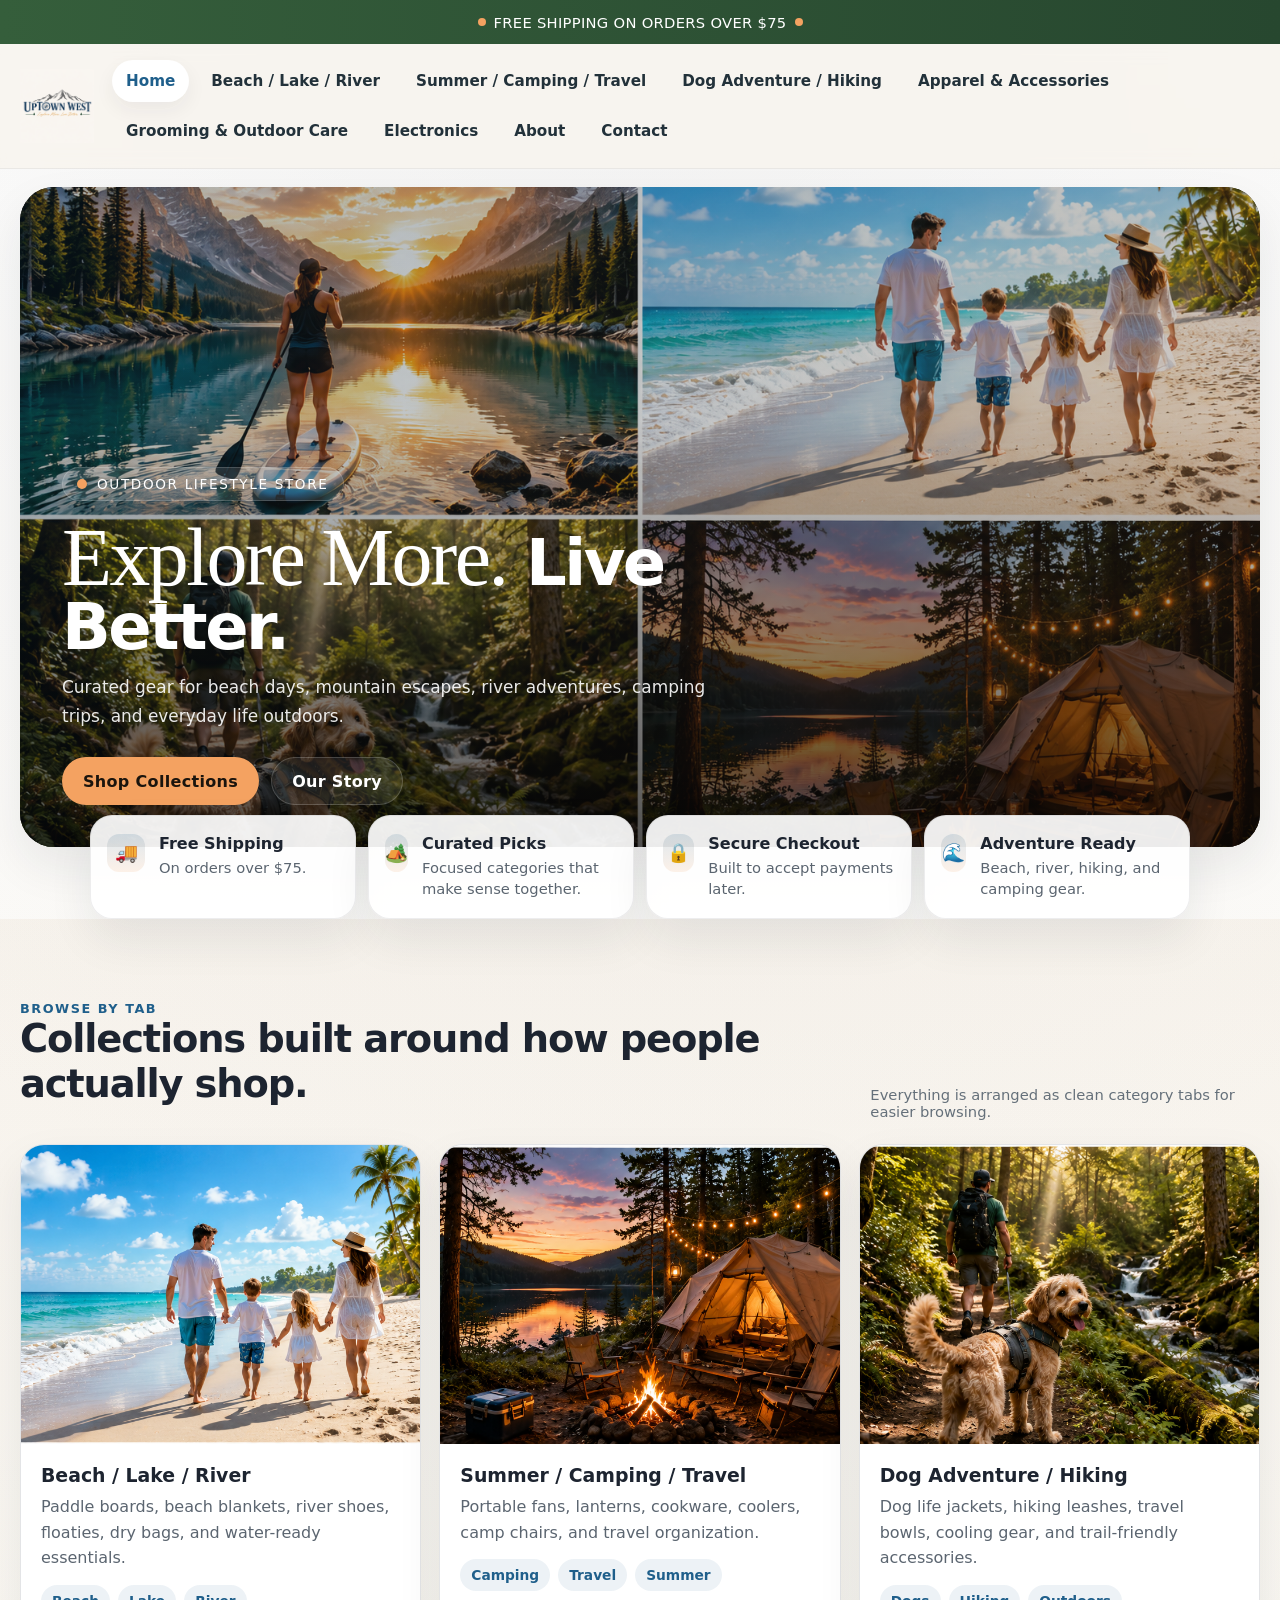
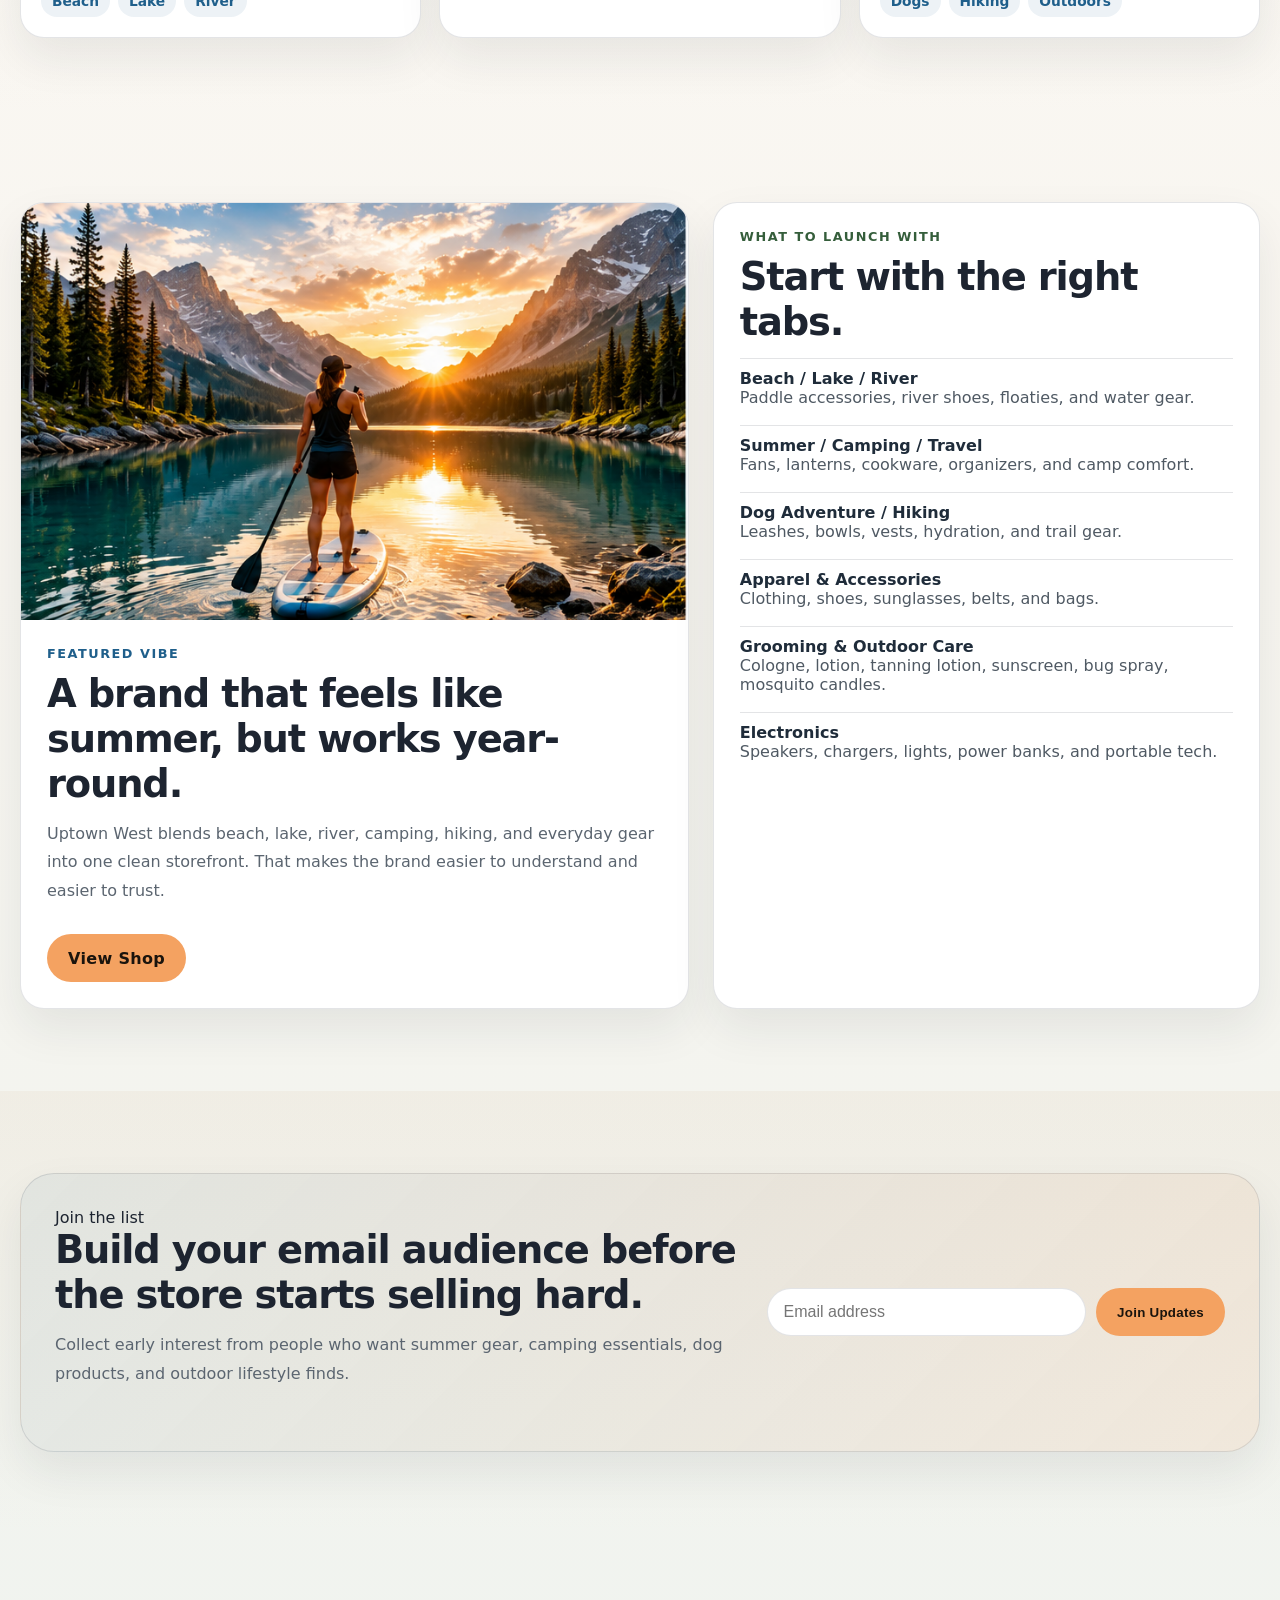
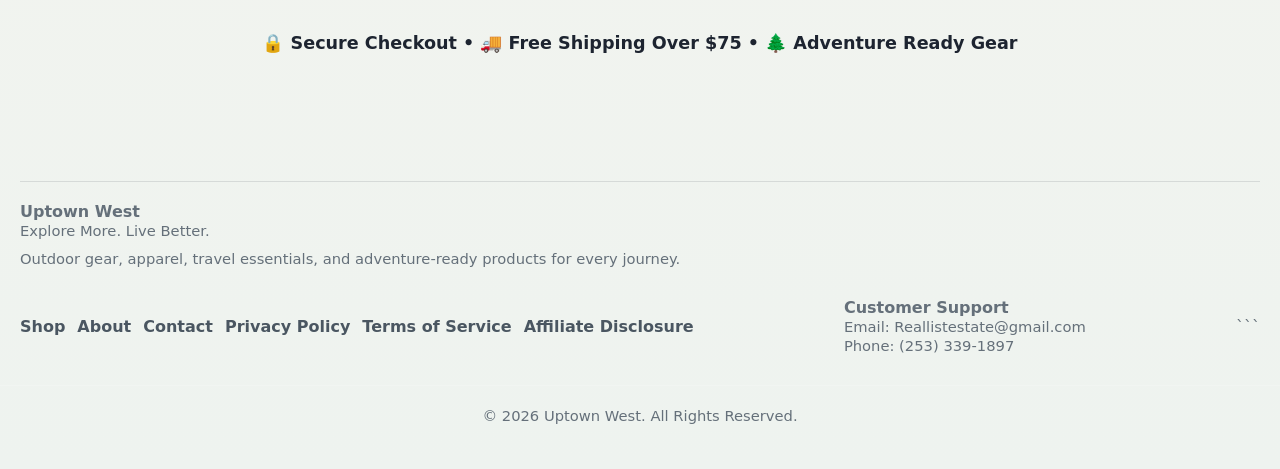
==== commit a898c562: "Add footer section with checkout and shipping info Added a footer section with a secure checkout mes" ====
--- a/index.html
+++ b/index.html
@@ -152,9 +152,17 @@
         </div>
       </div>
     </section>
-  </main>
-
-  <footer>
+</main>
+
+<section class="section">
+  <div class="wrap" style="text-align:center;">
+    <p style="font-size:1.1rem; font-weight:600;">
+      🔒 Secure Checkout • 🚚 Free Shipping Over $75 • 🌲 Adventure Ready Gear
+    </p>
+  </div>
+</section>
+
+<footer>
   <div class="wrap footer-grid"> 
 <div>
   <strong>Uptown West</strong><br/>
